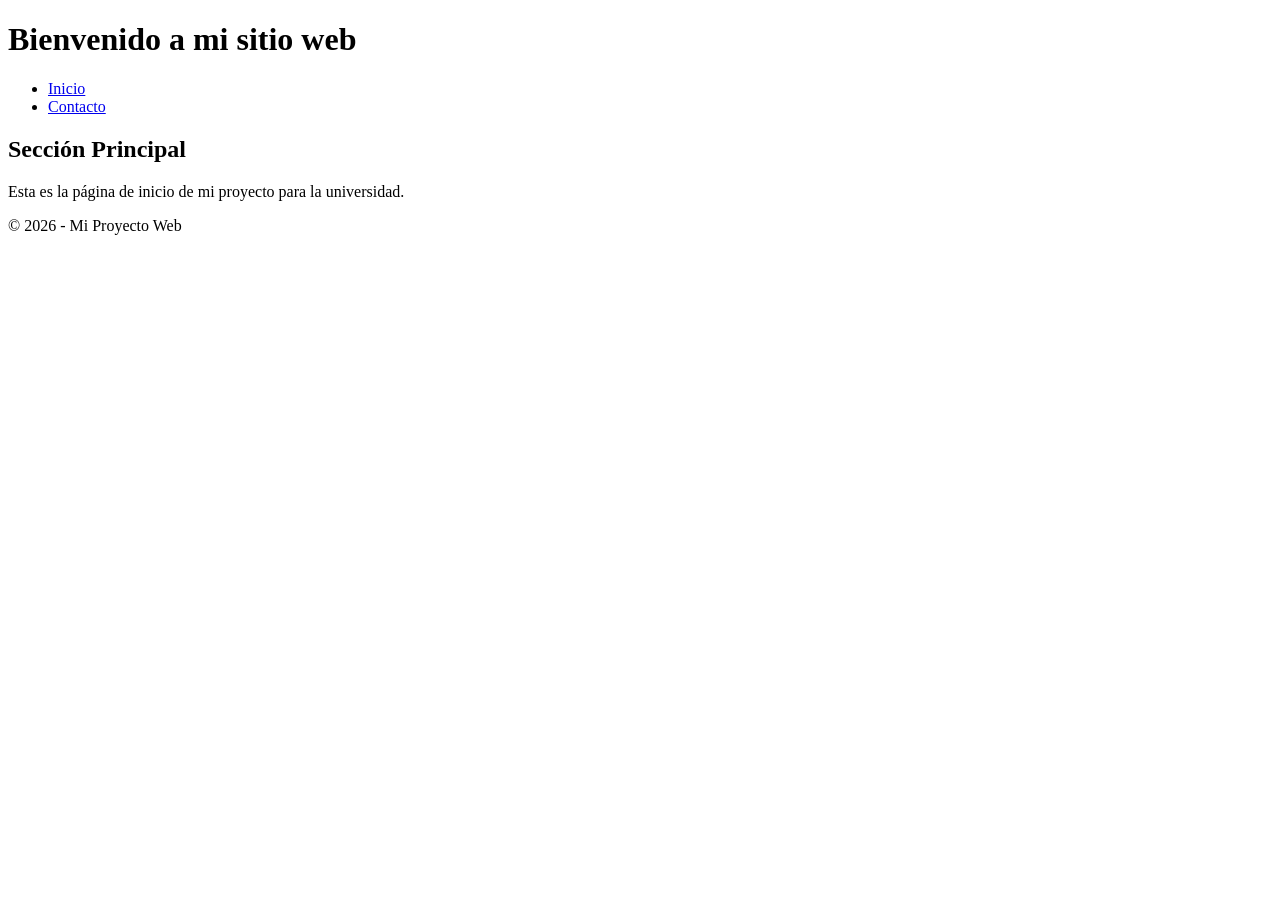
==== index.html @ 26864b6c "commit inicial agregar index" ====
<!DOCTYPE html>
<html lang="es">
<head>
    <meta charset="UTF-8">
    <meta name="viewport" content="width=device-width, initial-scale=1.0">
    <title>Mi Página Web - Inicio</title>
    <!-- Enlace a tu archivo de estilos CSS (opcional pero recomendado) -->
    <link rel="stylesheet" href="css/estilos.css">
</head>
<body>

    <!-- Encabezado de la página -->
    <header>
        <h1>Bienvenido a mi sitio web</h1>
        <!-- Navegación con tus rutas/páginas -->
        <nav>
            <ul>
                <li><a href="index.html">Inicio</a></li>
                <li><a href="contacto.html">Contacto</a></li>
                <!-- Si manejas un CRUD o listados, puedes agregar enlaces aquí -->
            </ul>
        </nav>
    </header>

    <!-- Contenido principal -->
    <main>
        <section>
            <h2>Sección Principal</h2>
            <p>Esta es la página de inicio de mi proyecto para la universidad.</p>
        </section>
    </main>

    <!-- Pie de página -->
    <footer>
        <p>&copy; 2026 - Mi Proyecto Web</p>
    </footer>

    <!-- Enlace a tu archivo de JavaScript (opcional para interactividad o CRUD) -->
    <script src="js/main.js"></script>
</body>
</html>
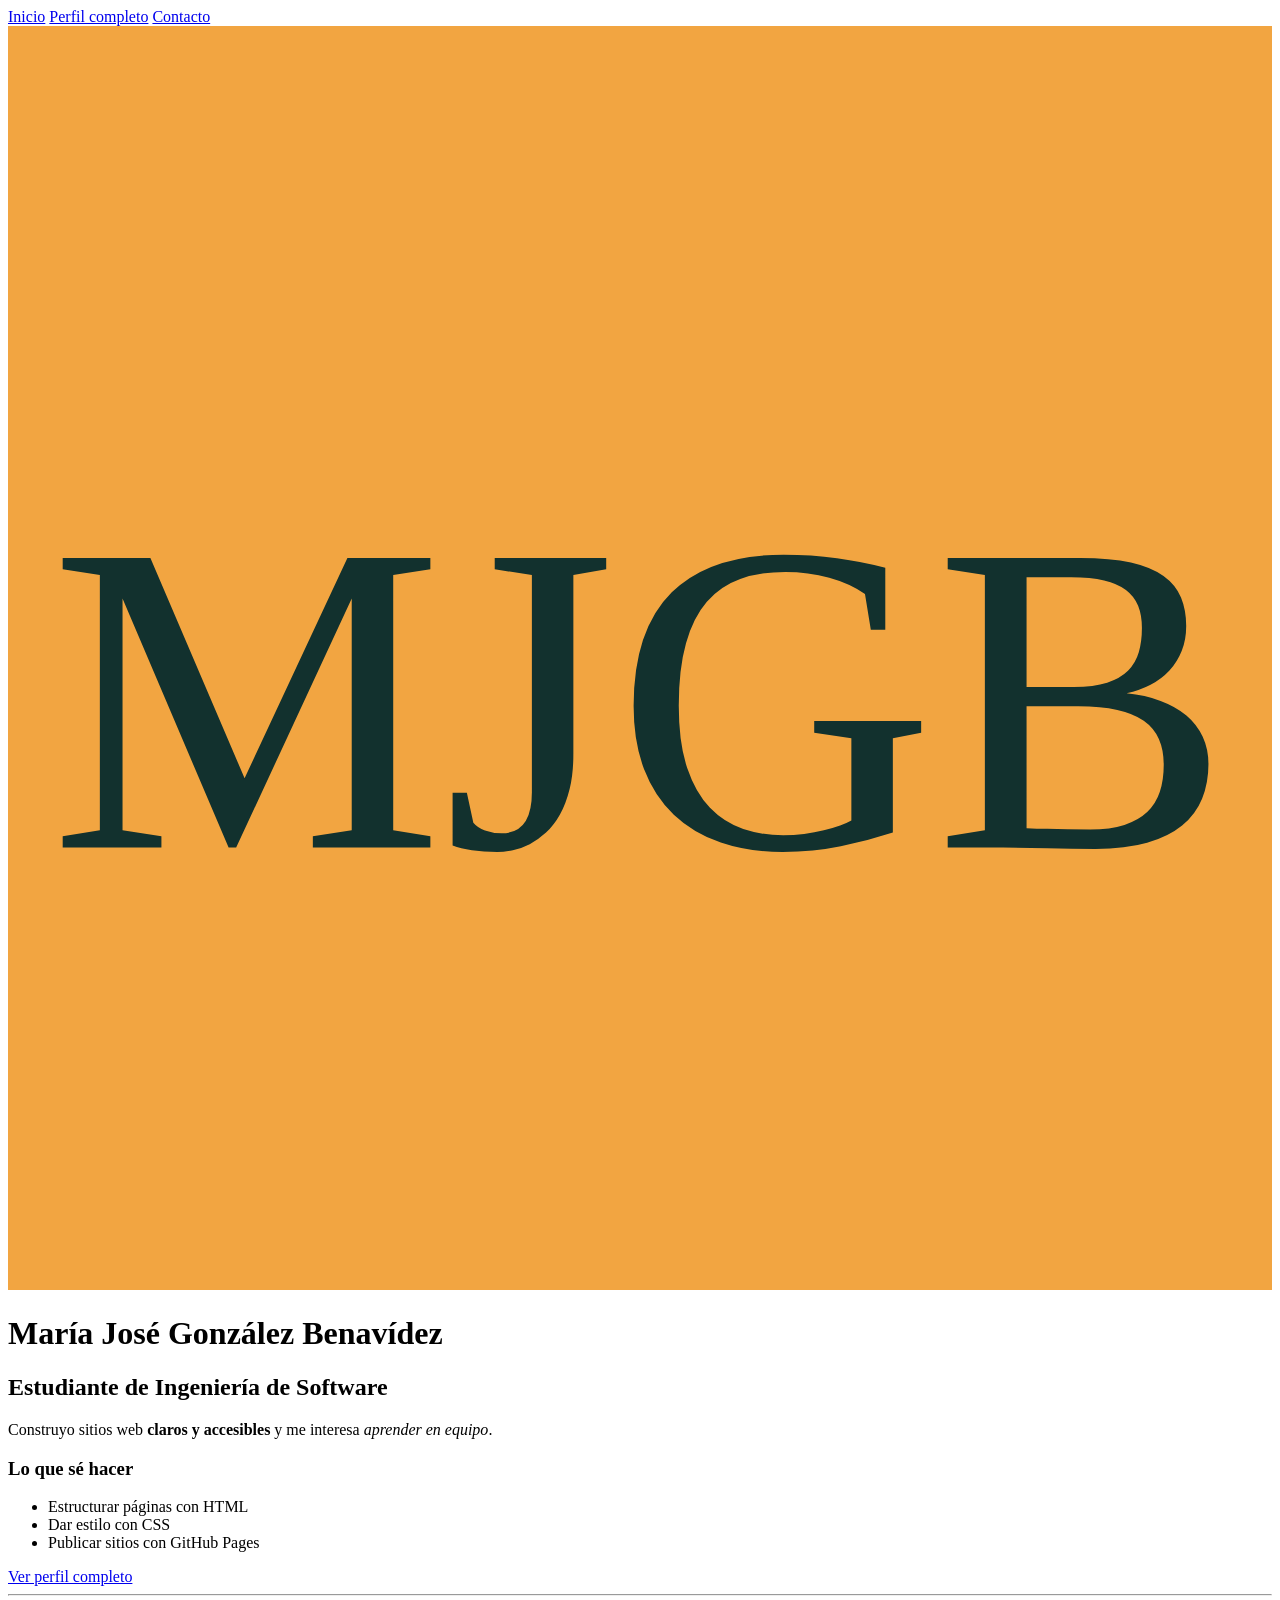
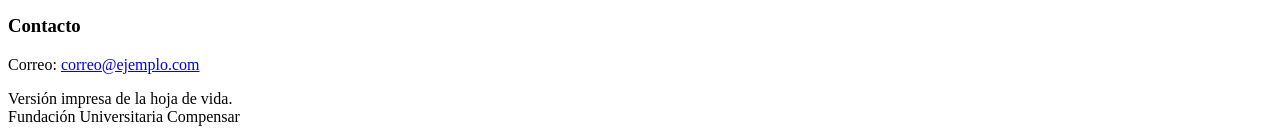
==== commit abb52cb2: "Subí index.html y contenido.html Adjunto los archivos index.html y contenido.html como la estructura" ====
--- a/index.html
+++ b/index.html
@@ -1,41 +1,40 @@
-<!DOCTYPE html>
-<html lang="es">
-<head>
-    <meta charset="UTF-8">
-    <meta name="viewport" content="width=device-width, initial-scale=1.0">
-    <title>Mi Página Web - Inicio</title>
-    <!-- Enlace a tu archivo de estilos CSS (opcional pero recomendado) -->
-    <link rel="stylesheet" href="css/estilos.css">
-</head>
-<body>
-
-    <!-- Encabezado de la página -->
-    <header>
-        <h1>Bienvenido a mi sitio web</h1>
-        <!-- Navegación con tus rutas/páginas -->
-        <nav>
-            <ul>
-                <li><a href="index.html">Inicio</a></li>
-                <li><a href="contacto.html">Contacto</a></li>
-                <!-- Si manejas un CRUD o listados, puedes agregar enlaces aquí -->
-            </ul>
-        </nav>
-    </header>
-
-    <!-- Contenido principal -->
-    <main>
-        <section>
-            <h2>Sección Principal</h2>
-            <p>Esta es la página de inicio de mi proyecto para la universidad.</p>
-        </section>
-    </main>
-
-    <!-- Pie de página -->
-    <footer>
-        <p>&copy; 2026 - Mi Proyecto Web</p>
-    </footer>
-
-    <!-- Enlace a tu archivo de JavaScript (opcional para interactividad o CRUD) -->
-    <script src="js/main.js"></script>
-</body>
-</html>+<!DOCTYPE html> <!-- Declara que el documento es HTML5 -->
+<html lang="es"> <!-- Raíz del documento, idioma español -->
+<head> <!-- Abre la cabecera con metadatos -->
+  <meta charset="utf-8"> <!-- Codificación que admite tildes y ñ -->
+  <meta name="viewport" content="width=device-width, initial-scale=1"> <!-- Hace la página adaptable a móviles -->
+  <title>María José González Benavídez | Hoja de vida</title> <!-- Título de la pestaña -->
+  <link rel="stylesheet" href="css/styles.css"> <!-- Enlaza la hoja de estilos externa -->
+</head> <!-- Cierra la cabecera -->
+<body> <!-- Abre el contenido visible -->
+  <div class="menu"> <!-- Contenedor de la barra de navegación fija -->
+    <a href="index.html">Inicio</a> <!-- Enlace a esta misma página -->
+    <a href="contenido.html">Perfil completo</a> <!-- Enlace a la página interna de contenido -->
+    <a href="#contacto">Contacto</a> <!-- Enlace de anclaje a la sección de contacto -->
+  </div> <!-- Cierra la barra -->
+  <div class="portada"> <!-- Contenedor de presentación -->
+    <img class="foto" src="data:image/svg+xml,%3Csvg xmlns='http://www.w3.org/2000/svg' viewBox='0 0 80 80'%3E%3Crect width='80' height='80' fill='%23F2A541'/%3E%3Ctext x='40' y='52' font-size='28' text-anchor='middle' fill='%2312312E'%3EMJGB%3C/text%3E%3C/svg%3E" alt="Avatar con las iniciales MJGB"> <!-- Imagen con texto alternativo -->
+    <div> <!-- Contenedor del texto de presentación -->
+      <h1>María José González Benavídez</h1> <!-- Título principal -->
+      <h2>Estudiante de <span class="resalte">Ingeniería de Software</span></h2> <!-- Subtítulo con span resaltado -->
+      <p>Construyo sitios web <strong>claros y accesibles</strong> y me interesa <em>aprender en equipo</em>.</p> <!-- Texto con negrita y cursiva -->
+    </div> <!-- Cierra el texto -->
+  </div> <!-- Cierra la portada -->
+  <div class="seccion"> <!-- Sección de habilidades -->
+    <h3>Lo que sé hacer</h3> <!-- Título de la sección -->
+    <ul> <!-- Lista no ordenada -->
+      <li>Estructurar páginas con HTML</li> <!-- Elemento de lista -->
+      <li>Dar estilo con CSS</li> <!-- Elemento de lista -->
+      <li>Publicar sitios con GitHub Pages</li> <!-- Elemento de lista -->
+    </ul> <!-- Cierra la lista -->
+    <a class="boton" href="contenido.html">Ver perfil completo</a> <!-- Enlace con apariencia de botón -->
+  </div> <!-- Cierra la sección -->
+  <hr> <!-- Línea divisoria -->
+  <div class="seccion" id="contacto"> <!-- Sección de contacto con id para el anclaje -->
+    <h3>Contacto</h3> <!-- Título de la sección -->
+    <p>Correo: <a href="mailto:correo@ejemplo.com">correo@ejemplo.com</a></p> <!-- Enlace de correo; reemplazar por el real -->
+  </div> <!-- Cierra la sección -->
+  <div class="aviso">Versión impresa de la hoja de vida.</div> <!-- Solo visible al imprimir -->
+  <div class="pie">Fundación Universitaria Compensar</div> <!-- Pie de página -->
+</body> <!-- Cierra el cuerpo -->
+</html> <!-- Cierra el documento -->
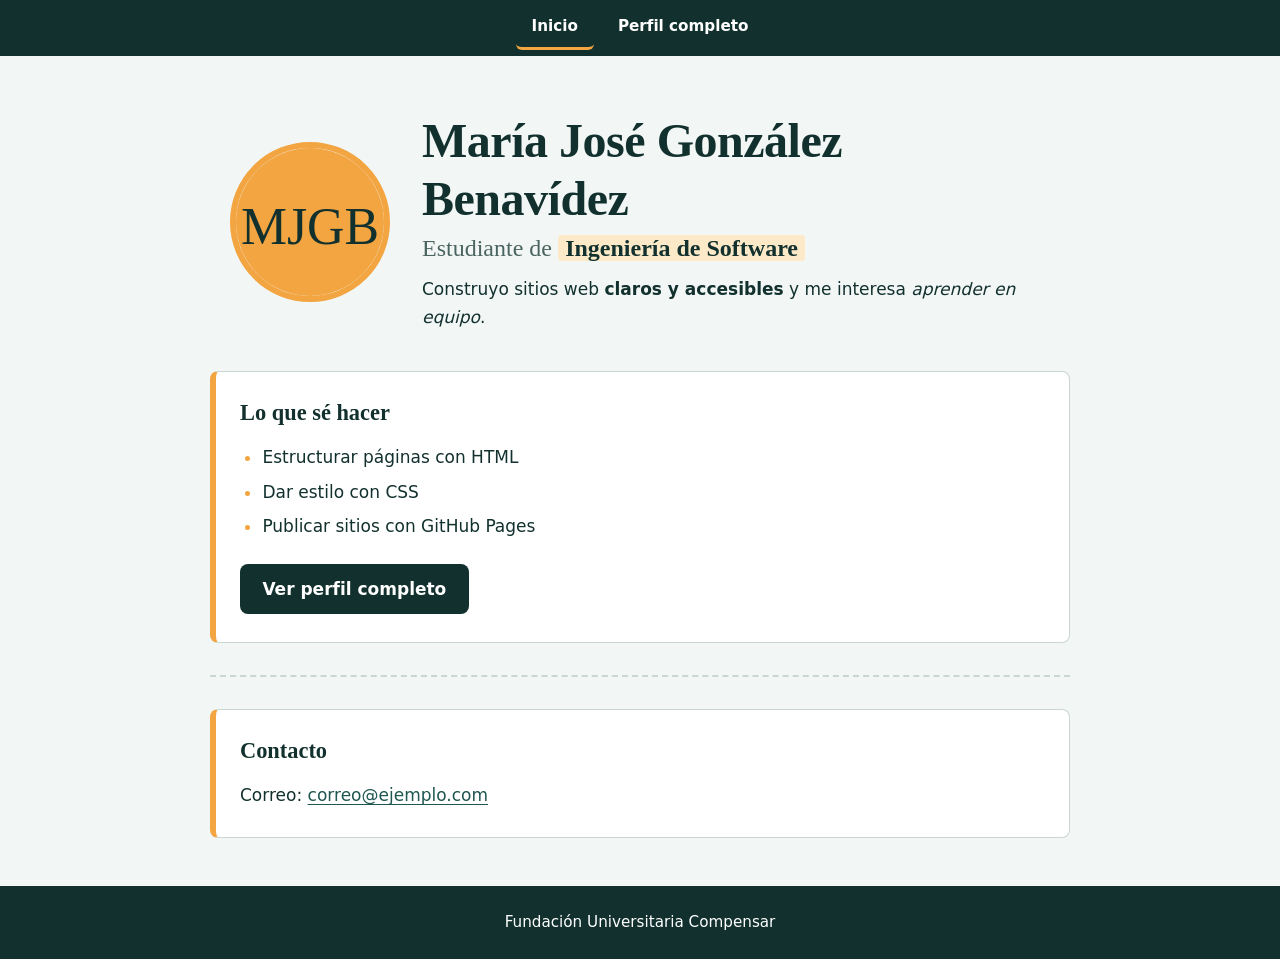
==== commit f70132c9: "agregar css" ====
--- a/index.html
+++ b/index.html
@@ -8,9 +8,8 @@
 </head> <!-- Cierra la cabecera -->
 <body> <!-- Abre el contenido visible -->
   <div class="menu"> <!-- Contenedor de la barra de navegación fija -->
-    <a href="index.html">Inicio</a> <!-- Enlace a esta misma página -->
+    <a href="index.html" aria-current="page">Inicio</a> <!-- Página actual (se resalta con CSS) -->
     <a href="contenido.html">Perfil completo</a> <!-- Enlace a la página interna de contenido -->
-    <a href="#contacto">Contacto</a> <!-- Enlace de anclaje a la sección de contacto -->
   </div> <!-- Cierra la barra -->
   <div class="portada"> <!-- Contenedor de presentación -->
     <img class="foto" src="data:image/svg+xml,%3Csvg xmlns='http://www.w3.org/2000/svg' viewBox='0 0 80 80'%3E%3Crect width='80' height='80' fill='%23F2A541'/%3E%3Ctext x='40' y='52' font-size='28' text-anchor='middle' fill='%2312312E'%3EMJGB%3C/text%3E%3C/svg%3E" alt="Avatar con las iniciales MJGB"> <!-- Imagen con texto alternativo -->
--- a/css/styles.css
+++ b/css/styles.css
@@ -0,0 +1,301 @@
+/* =========================================================
+   Hoja de estilos - transferencia-introduccion-lenguajes-internet
+   Compartida por index.html y contenido.html
+   ========================================================= */
+
+/* ---------- 1. Variables (colores y medidas) ---------- */
+:root {
+  --verde: #12312E;        /* color principal, texto y menú */
+  --verde-medio: #1F5750;  /* hover y encabezados de tabla */
+  --ambar: #F2A541;        /* acento */
+  --ambar-suave: #FCE9C8;  /* fondo de chips y resaltes */
+  --fondo: #F2F6F5;        /* fondo de la página */
+  --blanco: #FFFFFF;       /* fondo de tarjetas */
+  --texto-suave: #4A6560;  /* texto secundario */
+  --borde: #C9D6D2;        /* líneas y bordes */
+  --ancho: 860px;          /* ancho máximo del contenido */
+  --alto-menu: 56px;       /* alto de la barra fija */
+}
+
+/* ---------- 2. Reinicio básico ---------- */
+* {
+  box-sizing: border-box; /* el padding no agranda los elementos */
+}
+
+html {
+  scroll-behavior: smooth;                 /* el enlace #contacto se desplaza suave */
+  scroll-padding-top: calc(var(--alto-menu) + 16px); /* evita que el menú tape el destino */
+}
+
+body {
+  margin: 0;
+  padding-top: var(--alto-menu); /* espacio para el menú fijo */
+  font-family: "Segoe UI", system-ui, -apple-system, Roboto, Arial, sans-serif;
+  font-size: 1.0625rem;
+  line-height: 1.65;
+  color: var(--verde);
+  background: var(--fondo);
+}
+
+/* ---------- 3. Tipografía ---------- */
+h1, h2, h3 {
+  font-family: Georgia, "Times New Roman", serif; /* títulos con serif */
+  line-height: 1.2;
+  margin: 0;
+}
+
+h1 {
+  font-size: clamp(2rem, 5vw, 3rem); /* se adapta al ancho de pantalla */
+  letter-spacing: -0.01em;
+}
+
+h2 {
+  font-size: clamp(1.2rem, 3vw, 1.5rem);
+  font-weight: 400;
+  color: var(--texto-suave);
+  margin-top: 0.4rem;
+}
+
+h3 {
+  font-size: 1.4rem;
+  margin-bottom: 1rem;
+}
+
+p {
+  margin: 0.8rem 0 0;
+  max-width: 60ch; /* líneas cómodas de leer */
+}
+
+strong { font-weight: 700; }
+em { font-style: italic; }
+
+a {
+  color: var(--verde-medio);
+  text-underline-offset: 3px;
+}
+
+a:hover { color: var(--verde); }
+
+/* Texto resaltado dentro del subtítulo */
+.resalte {
+  background: var(--ambar-suave);
+  color: var(--verde);
+  padding: 0 0.3em;
+  border-radius: 4px;
+  font-weight: 600;
+}
+
+/* ---------- 4. Menú de navegación fijo ---------- */
+.menu {
+  position: fixed;   /* se queda arriba al hacer scroll */
+  top: 0;
+  left: 0;
+  right: 0;
+  height: var(--alto-menu);
+  z-index: 10;
+  display: flex;
+  align-items: center;
+  justify-content: center;
+  gap: 0.5rem;
+  background: var(--verde);
+}
+
+.menu a {
+  color: var(--blanco);
+  text-decoration: none;
+  padding: 0.5rem 1rem;
+  border-radius: 6px;
+  font-weight: 600;
+  font-size: 0.95rem;
+  border-bottom: 3px solid transparent;
+}
+
+.menu a:hover {
+  background: var(--verde-medio);
+  border-bottom-color: var(--ambar);
+}
+
+/* Página actual: solo la barra ámbar, sin fondo (el hover agrega el fondo) */
+.menu a[aria-current="page"] {
+  border-bottom-color: var(--ambar);
+}
+
+/* Si la primera tarjeta va justo después del menú (contenido.html), separarla */
+.menu + .seccion {
+  margin-top: 2rem;
+}
+
+/* ---------- 5. Portada (index.html) ---------- */
+.portada {
+  max-width: var(--ancho);
+  margin: 0 auto;
+  padding: 3.5rem 1.25rem 2.5rem;
+  display: flex;
+  align-items: center;
+  gap: 2rem;
+}
+
+.foto {
+  width: 160px;
+  height: 160px;
+  flex-shrink: 0;          /* la imagen no se aplasta */
+  border-radius: 50%;
+  border: 6px solid var(--ambar);
+  object-fit: cover;
+}
+
+/* ---------- 6. Secciones ---------- */
+.seccion {
+  max-width: var(--ancho);
+  margin: 0 auto 1.5rem;
+  padding: 1.75rem 1.5rem;
+  background: var(--blanco);
+  border: 1px solid var(--borde);
+  border-left: 6px solid var(--ambar); /* marca lateral de cada sección */
+  border-radius: 8px;
+}
+
+/* Los dos bloques de ancho máximo no tocan los bordes en pantallas medianas */
+@media (max-width: 920px) {
+  .seccion { margin-left: 1rem; margin-right: 1rem; }
+}
+
+/* Listas */
+ul, ol {
+  margin: 0 0 1rem;
+  padding-left: 1.4rem;
+}
+
+li { margin-bottom: 0.4rem; }
+
+li::marker { color: var(--ambar); font-weight: 700; }
+
+/* ---------- 7. Botón (enlace con apariencia de botón) ---------- */
+.boton {
+  display: inline-block;
+  margin-top: 0.5rem;
+  padding: 0.7rem 1.4rem;
+  background: var(--verde);
+  color: var(--blanco);
+  font-weight: 700;
+  text-decoration: none;
+  border-radius: 8px;
+}
+
+.boton:hover {
+  background: var(--ambar);
+  color: var(--verde);
+}
+
+/* ---------- 8. Etiquetas (chips de habilidades) ---------- */
+.etiqueta {
+  display: inline-block;
+  margin: 0 0.4rem 0.5rem 0;
+  padding: 0.25rem 0.85rem;
+  background: var(--ambar-suave);
+  color: var(--verde);
+  border: 1px solid var(--ambar);
+  border-radius: 999px; /* forma de píldora */
+  font-size: 0.95rem;
+  font-weight: 600;
+}
+
+/* ---------- 9. Tabla (contenido.html) ---------- */
+table {
+  width: 100%;
+  border-collapse: collapse;
+  font-size: 0.98rem;
+}
+
+th, td {
+  padding: 0.75rem 1rem;
+  text-align: left;
+  border-bottom: 1px solid var(--borde);
+}
+
+thead th {
+  background: var(--verde);
+  color: var(--blanco);
+}
+
+tbody tr:hover { background: var(--ambar-suave); }
+
+/* ---------- 10. Línea divisoria ---------- */
+hr {
+  max-width: var(--ancho);
+  margin: 2rem auto;
+  border: 0;
+  border-top: 2px dashed var(--borde);
+}
+
+/* ---------- 11. Aviso de impresión y pie ---------- */
+.aviso {
+  display: none; /* en pantalla no se ve; solo al imprimir */
+}
+
+.pie {
+  margin-top: 3rem;
+  padding: 1.5rem 1rem;
+  text-align: center;
+  background: var(--verde);
+  color: var(--blanco);
+  font-size: 0.95rem;
+}
+
+/* ---------- 12. Responsive (celulares) ---------- */
+@media (max-width: 600px) {
+  .portada {
+    flex-direction: column; /* foto arriba, texto abajo */
+    text-align: center;
+    padding-top: 2.5rem;
+  }
+
+  .foto { width: 130px; height: 130px; }
+
+  .menu { gap: 0; }
+  .menu a { padding: 0.5rem 0.6rem; font-size: 0.85rem; }
+
+  .seccion { padding: 1.25rem 1rem; }
+
+  /* La tabla se desplaza lateralmente si no cabe */
+  table { display: block; overflow-x: auto; }
+}
+
+/* ---------- 13. Versión impresa ---------- */
+@media print {
+  body {
+    padding-top: 0;
+    background: #fff;
+    color: #000;
+    font-size: 12pt;
+  }
+
+  .menu,
+  .boton { display: none; } /* la navegación no sirve en papel */
+
+  .aviso {
+    display: block;          /* ahora sí se muestra */
+    text-align: center;
+    font-style: italic;
+    margin: 1rem 0;
+  }
+
+  .seccion {
+    border: 1px solid #999;
+    border-left-width: 6px;
+    break-inside: avoid;     /* no parte una sección entre páginas */
+  }
+
+  thead th {
+    background: #eee;
+    color: #000;
+  }
+
+  .pie {
+    background: none;
+    color: #000;
+    border-top: 1px solid #999;
+  }
+
+  a { color: #000; }
+}
